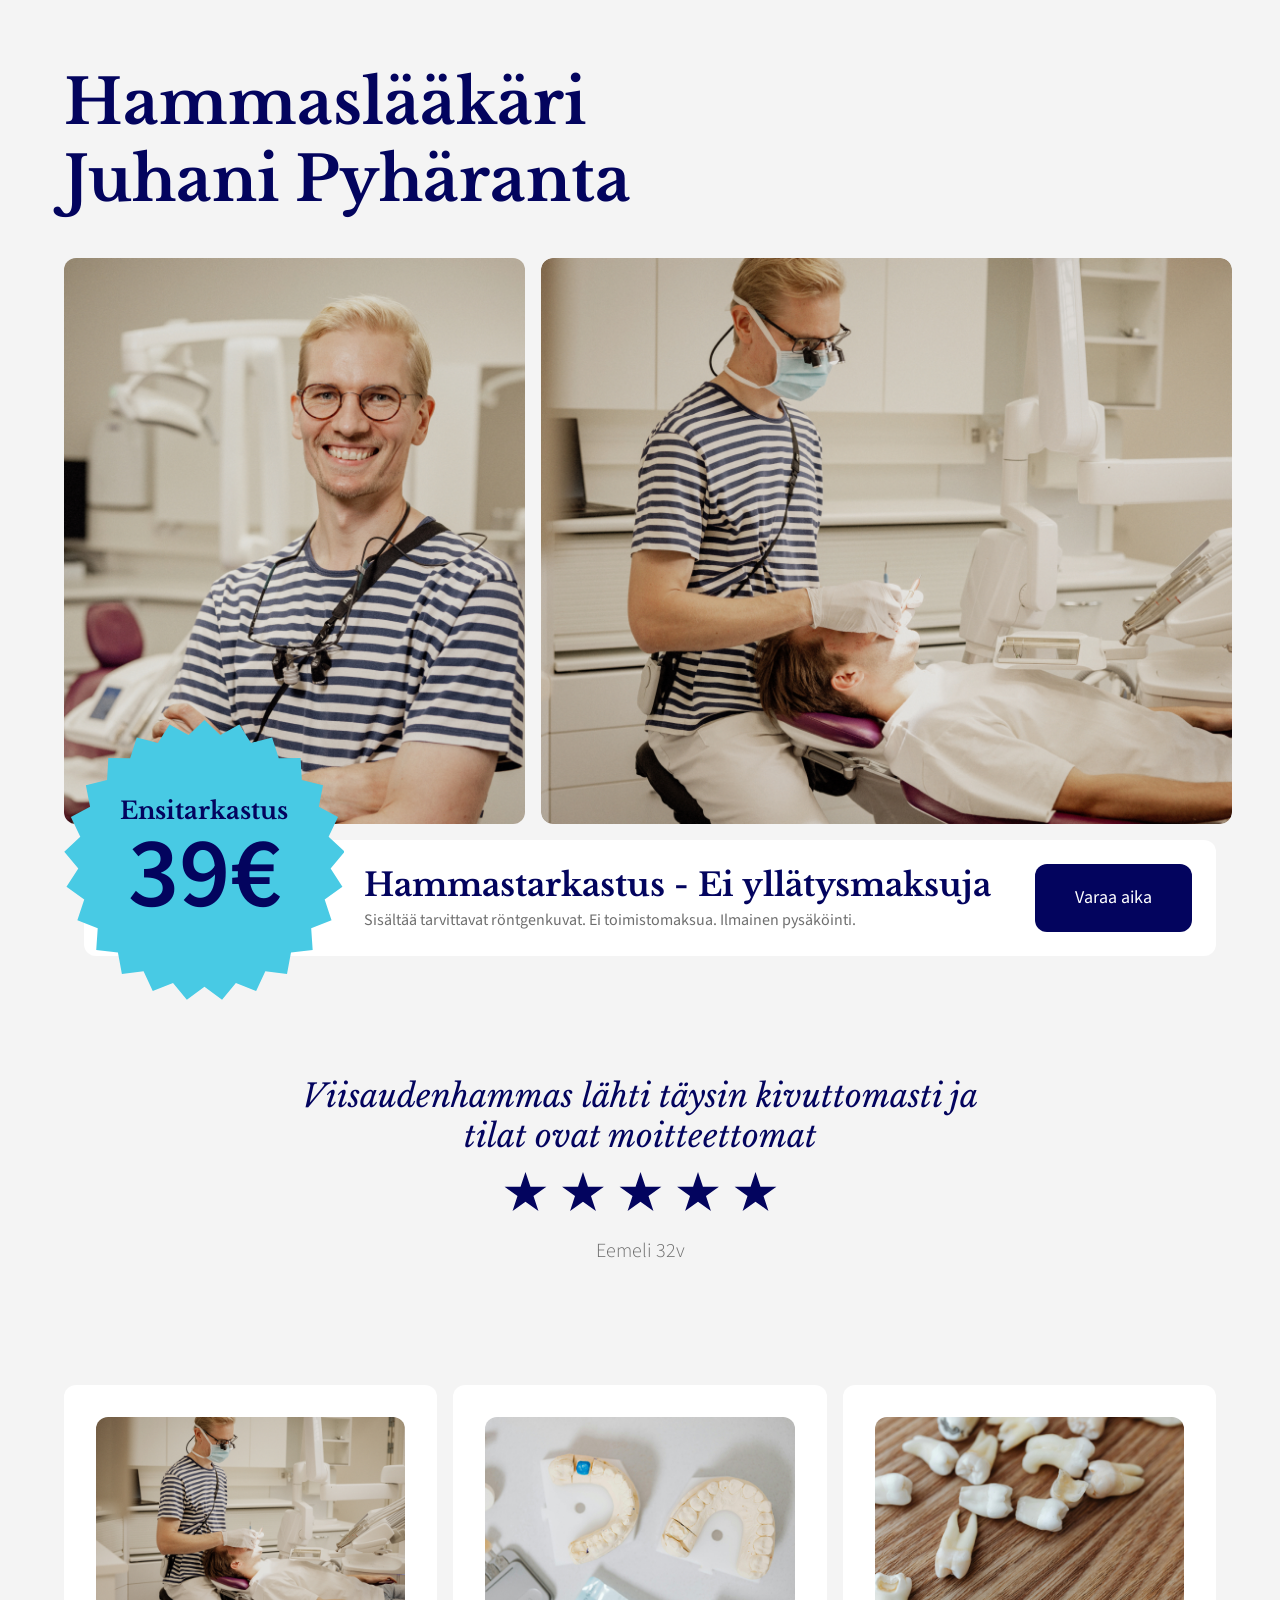
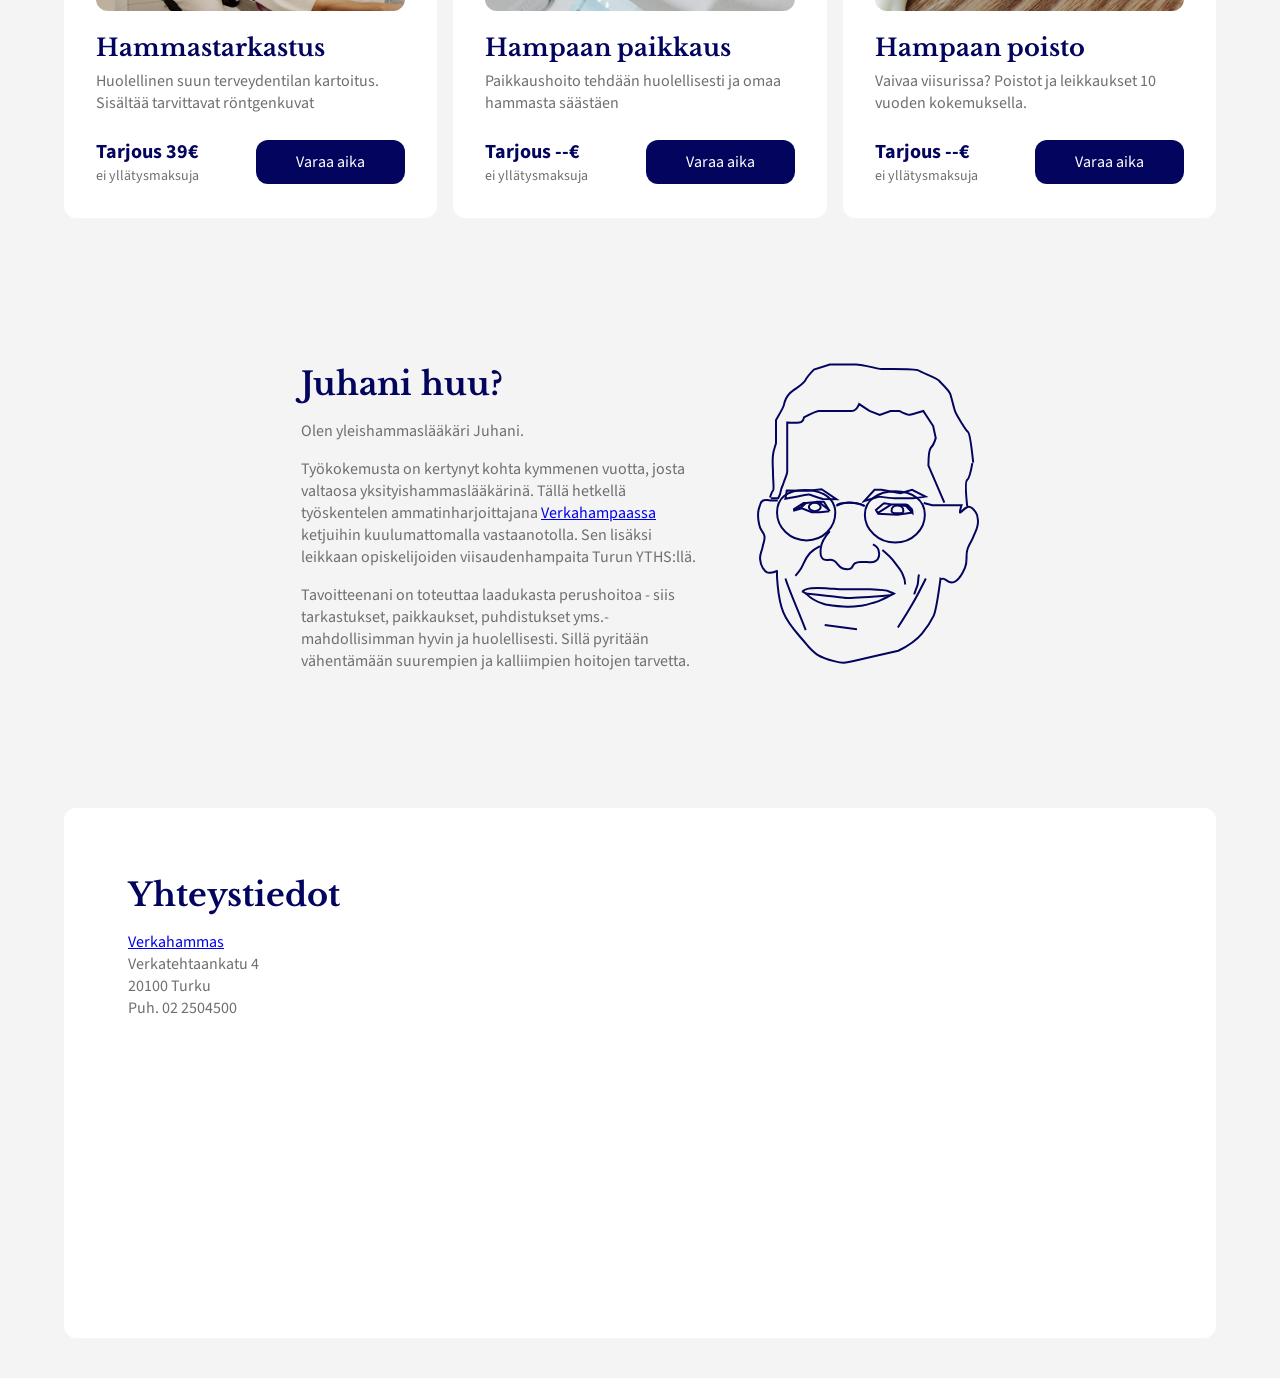
==== index.html @ e65d60eb "Minor changes" ====
<!DOCTYPE html>
<html lang="en">

<head>
  <meta charset="utf-8">
  <meta name="viewport" content="width=device-width, initial-scale=1">
  <title>Hammaslääkäri Juhani Pyhäranta - Turku</title>
  <link rel="stylesheet" href="styles.css">
  <link rel="preconnect" href="https://fonts.googleapis.com">
<link rel="preconnect" href="https://fonts.gstatic.com" crossorigin>
<link href="https://fonts.googleapis.com/css2?family=Libre+Baskerville:ital,wght@0,700;1,400&family=Source+Sans+3:wght@200..900&display=swap" rel="stylesheet">
  <!-- Google Tag Manager -->
  <script>(function(w,d,s,l,i){w[l]=w[l]||[];w[l].push({'gtm.start':
  new Date().getTime(),event:'gtm.js'});var f=d.getElementsByTagName(s)[0],
  j=d.createElement(s),dl=l!='dataLayer'?'&l='+l:'';j.async=true;j.src=
  'https://www.googletagmanager.com/gtm.js?id='+i+dl;f.parentNode.insertBefore(j,f);
  })(window,document,'script','dataLayer','GTM-MXNSHK7Z');</script>
  <!-- End Google Tag Manager -->
</head>
<body>
  <main class="container">
    <section id="header">
      <h1 class="site-title">Hammaslääkäri <br> Juhani Pyhäranta</h1>
      <div class="header-images">
      <img id="first-image" src="img/img1.jpg" alt="Hammaslääkäri Juhani Pyhäranta Kuva">
      <img id="second-image" src="img/img2.jpg" alt="Hammaslääkäri Juhani Pyhäranta Hammastarkastus">
      </div>
    </section>
    <section id="main-cta">
      <div class="badge">
        <div class="badge-content">
        <h3 class="badge-title">Ensitarkastus</h3>
        <div class="price">39€</div>
      </div>
      </div>
      <div class="cta-content">
        <div class="text">
          <h2>Hammastarkastus - Ei yllätysmaksuja</h2>
          <p>Sisältää tarvittavat röntgenkuvat. Ei toimistomaksua. Ilmainen pysäköinti.</p>
        </div>
        <div class="button">
          <a class="btn" href="https://nettiaika.fi/verkahovi#/" target="_blank">Varaa aika</a>
      </div>
      </div>
    </section>
    <section id="review">
      <div class="review-content">
        <h2 class="quote">Viisaudenhammas lähti täysin kivuttomasti ja tilat ovat moitteettomat</h2>
        <img src="img/stars.svg" alt="">
        <p class="name">Eemeli 32v</p>
      </div>
    </section>

    <section id="services">
      <div class="service">
        <img src="img/tarkastus.jpg" alt="Service 1">
        <h3>Hammastarkastus</h3>
        <p>Huolellinen suun terveydentilan kartoitus. Sisältää tarvittavat röntgenkuvat</p>
        <div class="cta-container">
          <div class="price">
            <h4>Tarjous 39€</h4>
            <p class="small">ei yllätysmaksuja</p>
          </div>
          <a href="https://nettiaika.fi/verkahovi#/" target="_blank" class="btn small">Varaa aika</a>
        </div>
      </div>
      <div class="service">
        <img src="img/hampaanpaikkaus.jpg" alt="Service 2">
        <h3>Hampaan paikkaus</h3>
        <p>Paikkaushoito tehdään huolellisesti ja omaa hammasta säästäen</p>
        <div class="cta-container">
          <div class="price">
            <h4>Tarjous --€</h4>
            <p class="small">ei yllätysmaksuja</p>
          </div>
          <a href="https://nettiaika.fi/verkahovi#/" target="_blank" class="btn small">Varaa aika</a>
        </div>
      </div>
      <div class="service">
        <img src="img/viisaudenhampaanpoisto.jpg" alt="Service 3">
        <h3>Hampaan poisto</h3>
        <p>Vaivaa viisurissa? Poistot ja leikkaukset 10 vuoden kokemuksella.</p>
        <div class="cta-container">
          <div class="price">
            <h4>Tarjous --€</h4>
            <p class="small">ei yllätysmaksuja</p>
          </div>
          <a href="https://nettiaika.fi/verkahovi#/" target="_blank" class="btn small">Varaa aika</a>
        </div>
      </div>
    </section>
    <section id="about">
      <div class="text">
        <h2>Juhani huu?</h2>
        <p>Olen yleishammaslääkäri Juhani. </p>
          <p>Työkokemusta on kertynyt kohta kymmenen vuotta, josta valtaosa yksityishammaslääkärinä.
            Tällä hetkellä työskentelen ammatinharjoittajana <a href="https://www.verkahammas.fi/" target="_blank">Verkahampaassa</a> ketjuihin kuulumattomalla vastaanotolla.
            Sen lisäksi leikkaan opiskelijoiden viisaudenhampaita Turun YTHS:llä.
          </p>
          <p>
          Tavoitteenani on toteuttaa laadukasta perushoitoa - siis tarkastukset, paikkaukset, puhdistukset yms.-  mahdollisimman hyvin ja huolellisesti.
          Sillä pyritään vähentämään suurempien ja kalliimpien hoitojen tarvetta.
          </p>
      </div>
        <img src="img/juhanisketch.svg" alt="">
    </section>

    <section id="contact">
      <div class="text">
        <h2>Yhteystiedot</h2>
        <p>
          <a href="https://www.verkahammas.fi/" target="_blank">Verkahammas</a>  <br>
          Verkatehtaankatu 4 <br>
          20100 Turku
          <br>
          Puh. 02 2504500
        </p>
      </div>
      <iframe src="https://www.google.com/maps/embed?pb=!1m18!1m12!1m3!1d1967.2717263641919!2d22.27058971345793!3d60.45723752012769!2m3!1f0!2f0!3f0!3m2!1i1024!2i768!4f13.1!3m3!1m2!1s0x468c7655add40001%3A0x99bb3f1534a43211!2zSGFtbWFzbMOkw6Rrw6RyaSBKdWhhbmkgUHlow6RyYW50YQ!5e0!3m2!1sen!2sfi!4v1734618705255!5m2!1sen!2sfi" width="600" height="450" style="border:0;" allowfullscreen="" loading="lazy" referrerpolicy="no-referrer-when-downgrade"></iframe>
    </section>
  </main>
</body>
<!-- Google Tag Manager (noscript) -->
<noscript><iframe src="https://www.googletagmanager.com/ns.html?id=GTM-MXNSHK7Z"
height="0" width="0" style="display:none;visibility:hidden"></iframe></noscript>
<!-- End Google Tag Manager (noscript) -->

</html>
---- styles.css ----
body {
  font-family: 'Source Sans 3', sans-serif;
  margin: 0;
  padding: 0;
  background-color: #f4f4f4;
  color: #333;
  font-size: 16px;
  box-sizing: border-box;
  padding-left: 64px;
  padding-right: 64px;
  position: relative;
}

h1, h2, h3 {
  font-family: 'Libre Baskerville', serif;
  color: #03045E;
}



h1 {
    font-size: 62px;
}

h2 {
    font-size: 32px;
    margin-bottom: 16px;
}

h3 {
    font-size: 24px;
}   

h4 {
    font-size: 20px;
    margin-bottom: 0;
    color: #03045E;
    margin-top: 0;
}

.quote {
    font-style: italic;
    font-weight: 400;
}

p.small {   
    font-size: 14px;
}


.container {
    max-width: 1600px;
    width: 100%;
    margin-left: auto;
    margin-right: auto;

    margin-top: 64px;
}
.site-title {
    margin-bottom: 40px;
}

#header {
    position: relative;
    width: 100%;
    margin-bottom: 0;
}
.header-images {
    display: flex;
    justify-content: space-between;
    flex-direction: row;
    width: 100%;
    position: relative;
    gap: 16px;
}
.header-images img {
    width: 40%;
    height: auto;
    object-fit: cover;
    border-radius: 12px;
}

#second-image {
    /* Add specific styles for the second image */
width: 60%;
}

.btn {
    display: inline-block;
    padding: 24px 40px;
    background-color: #03045E;
    color: #fff;
    text-decoration: none;
    border-radius: 12px;
    font-size: 18px;
    line-height: 20px;

}

.btn.small {
    font-size: 16px;
    padding-top: 12px;
    padding-bottom: 12px;
}

.cta-content {
    display: flex;
    justify-content: space-between;
    align-items: center;
    padding: 24px;
    padding-left: 40px;
}

.cta-content h2 {
    margin-top: 0;
    margin-bottom: 4px;
}
.cta-content p {
    margin-bottom: 0;
}

p {
    margin-top: 0;
    color: #6F6F6F;
}

section {
    position: relative;
    margin-bottom: 120px;
}



#main-cta {
    margin-top: 16px;
    background-color: white;
    border-radius: 12px;
    padding-left: 240px;
    margin-left: 20px;
}

.badge {
    top: -120px;
    left: -20px;
    position: absolute;
    display: flex; /* Change to flex */
    justify-content: center; /* Center horizontally */
    align-items: center; /* Center vertically */
    background-image: url('img/star.svg');
    background-size: cover;
    height: 280px;
    width: 280px;
}

.badge-content {
    position: relative;
    display: flex;
    height: 100%;
    width: 100%;
    align-items: center;
    justify-content: center; /* Center content */
    flex-direction: column;
    color: #03045E;
}


.badge .price {
    font-size: 100px;
    line-height: 100px;
    font-weight: 600;
}

.badge-title {
    margin: 0;
}

#review {
    margin-bottom: ;
}

.review-content {
    text-align: center;
    max-width: 720px;
    margin: 0 auto;
}


.review-content .name {
    font-size: 20px;
    font-weight: 300;
    margin-top: 16px;
}

#services {
    display: flex;
    justify-content: space-between;
    gap: 16px;
}

.service {
    flex: 1;
    background-color: white;
    border-radius: 12px;
    padding: 32px;
}

.service img {
    width: 100%;
    height: auto;
    border-radius: 12px;
}

.service h3 {
    margin-top: 16px;
    font-size: 24px;
    margin-bottom: 8px;
}

.service p {
    margin-top: 0px;
    margin-bottom: 0;
}

.cta-container {
    display: flex;
    flex-direction: row;
    align-items: center;
    justify-content: space-between;
    margin-top: 24px;
}


#about {
    display: flex;
    gap: 16px;
    align-items: center;
    justify-content: center;
    margin-left: auto;
    margin-right: auto;
}

#about img {
    height: auto;
    border-radius: 12px;
    margin-left: 40px;
}
#about .text {
    max-width: 400px;
}

#contact iframe{
    filter: grayscale(100%);
    width: 100%;

}

#contact .text {
    min-width: 40%;
}
#contact {
    background-color: white;
    color: white;
    padding-left: 64px;
    padding-right: 24px;
    padding-top: 40px;
    padding-bottom: 40px;
    border-radius: 12px;
    margin-bottom: 40px;
    display: flex;
    overflow: hidden;
}


@media (max-width: 1200px) {

    section {
        margin-bottom: 80px;
    }
    .container {
        margin-top: 32px;
    }
    #services {
        flex-direction: column;
    }
  

    #main-cta {
        padding-left: 180px;
    }

    .site-title {
        margin-bottom: 16px;;
    }

    .service {
        margin-bottom: 16px;
    }

    body {
        padding-left: 16px;
        padding-right: 16px;
    }
    h1 {
        font-size: 32px;
    }
    h2 {
        font-size: 24px;
    }

    .btn {
        font-size: 16px;
        padding: 16px 40px;
    }
  
    .badge {
        top: -120px;
        left: 0px;
        height: 200px;
        width: 200px;
    }
    .badge .price {
        font-size: 80px;
        line-height: 80px;
    }
    .badge h3 {
        font-size: 16px;
    }

    .service {
        padding: 24px;;
    }
}

@media (max-width: 764px) {
    #about {
        flex-direction: column;
    }
    #about img {
        order: 1;
        margin-left: 0;
        width: 140px;
    }

    #about .text {
        order: 2;
    }

    #first-image {
        width: 100%;
    }
    #second-image {
        display: none;

    }
    #main-cta {
        padding: 0;
        margin-left: 0;
    }
    .cta-content {
        padding: 24px;
        flex-direction: column;
        align-items: baseline;
    }
    .cta-content .text {
        margin-bottom: 16px;
    }
    .badge {
        top: -180px;
        left: -16px;
    }
    #contact {
        flex-direction: column;
        padding: 24px;
    }
}
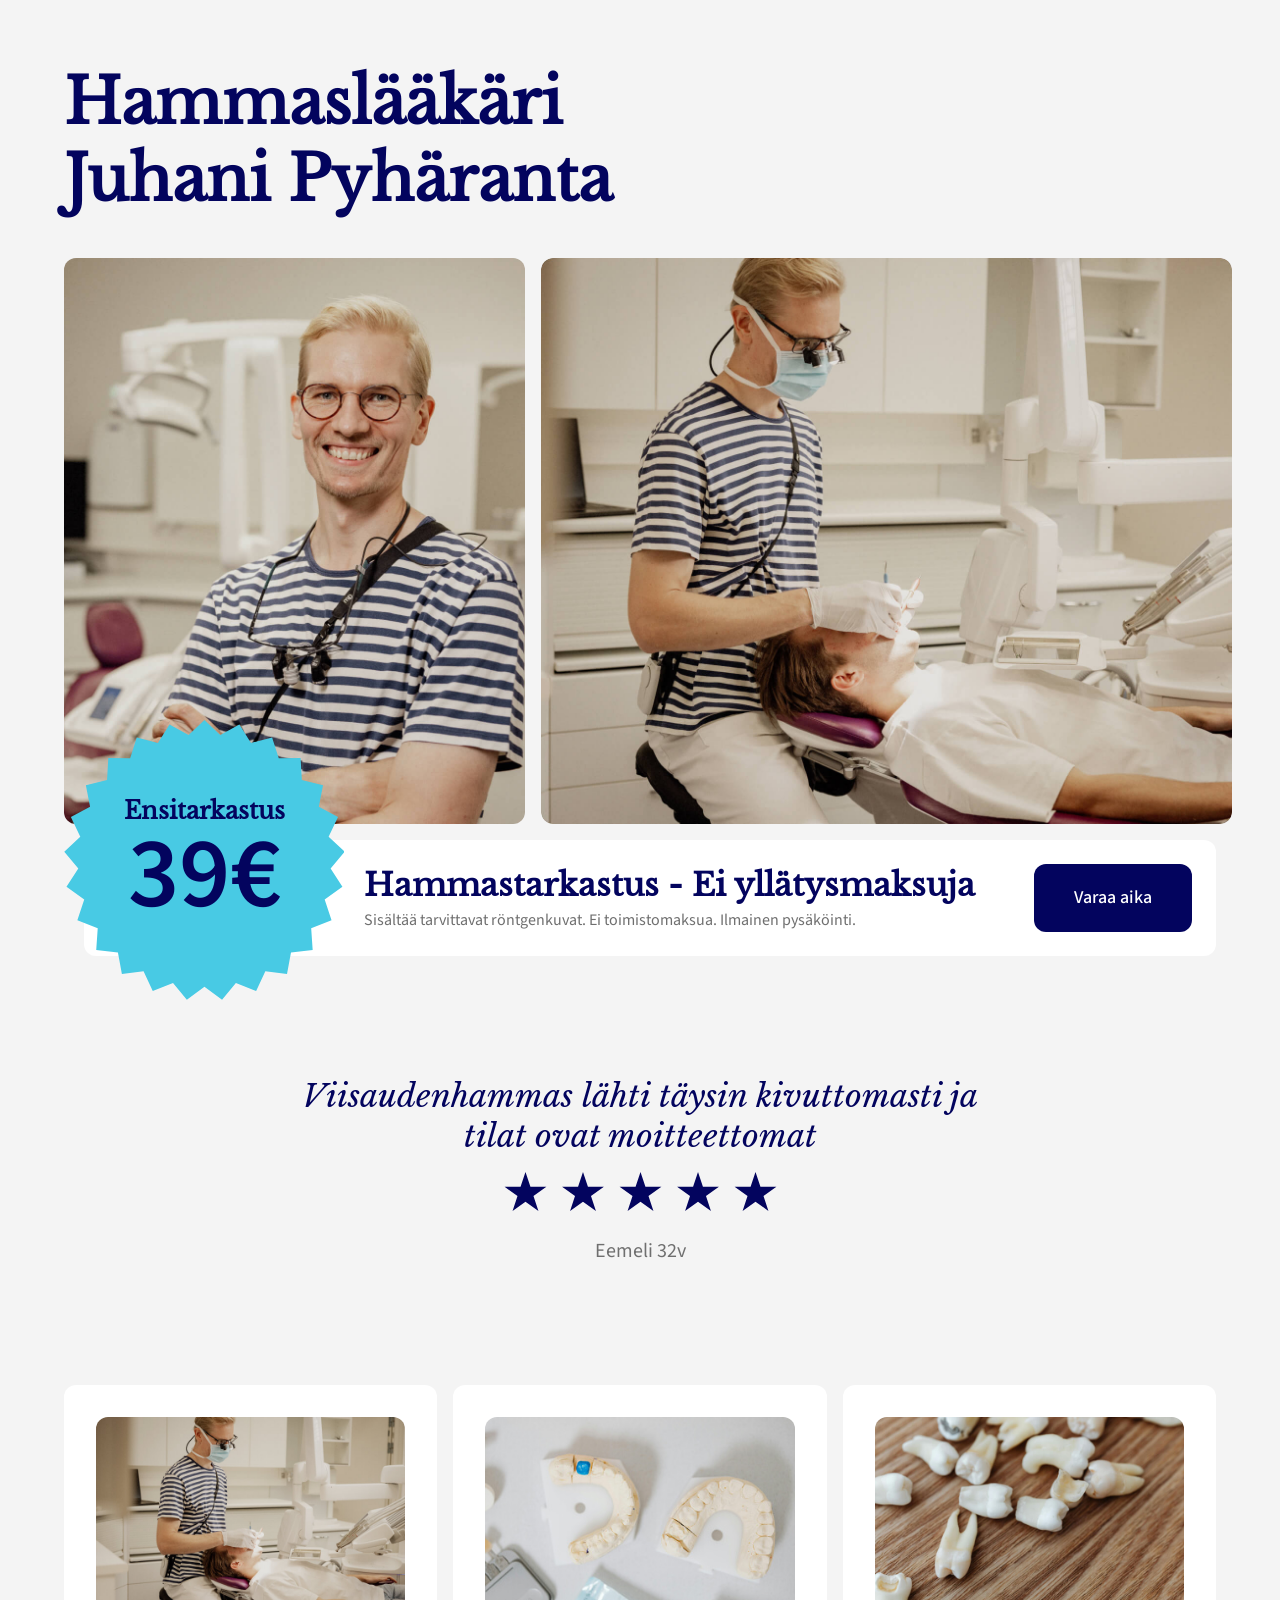
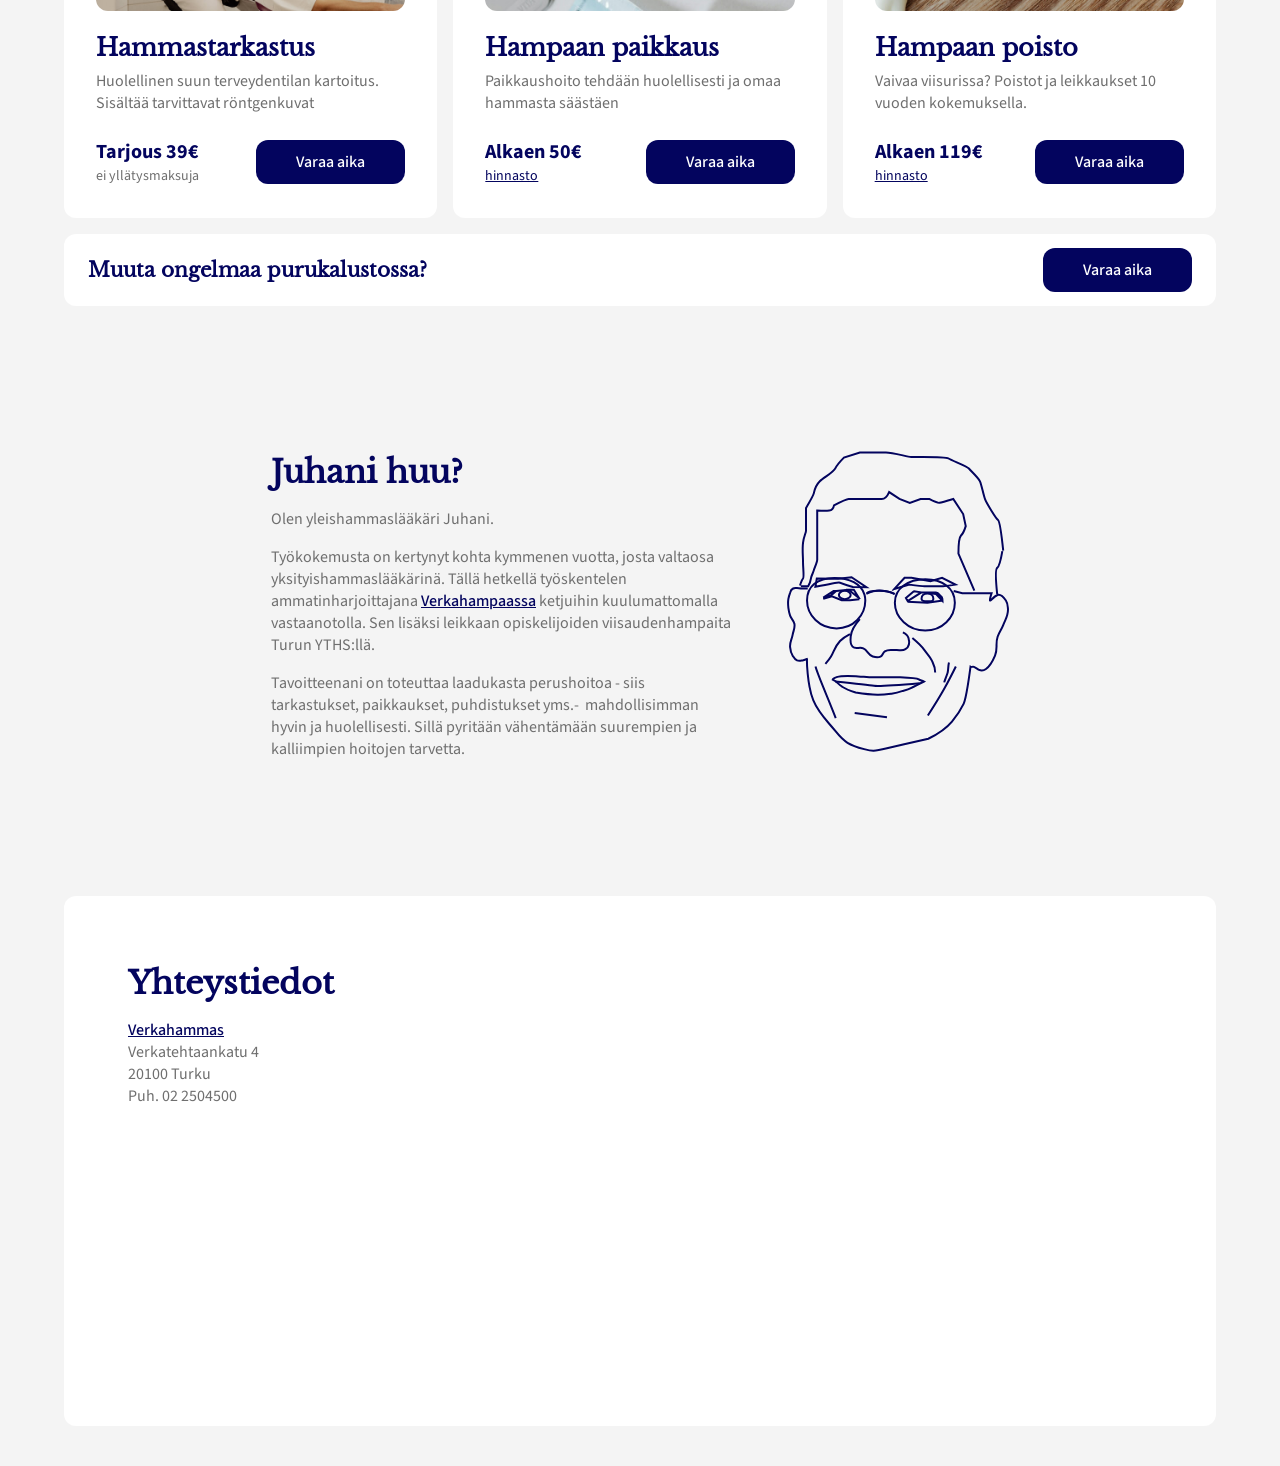
==== commit 282d25b7: "ADDED LOCAL FONTS and minor styling changes" ====
--- a/index.html
+++ b/index.html
@@ -5,10 +5,9 @@
   <meta charset="utf-8">
   <meta name="viewport" content="width=device-width, initial-scale=1">
   <title>Hammaslääkäri Juhani Pyhäranta - Turku</title>
+  <meta name="description" content="Hammaslääkäri Juhani korjaa purukalustosi kuntoon.">
   <link rel="stylesheet" href="styles.css">
-  <link rel="preconnect" href="https://fonts.googleapis.com">
-<link rel="preconnect" href="https://fonts.gstatic.com" crossorigin>
-<link href="https://fonts.googleapis.com/css2?family=Libre+Baskerville:ital,wght@0,700;1,400&family=Source+Sans+3:wght@200..900&display=swap" rel="stylesheet">
+  
   <!-- Google Tag Manager -->
   <script>(function(w,d,s,l,i){w[l]=w[l]||[];w[l].push({'gtm.start':
   new Date().getTime(),event:'gtm.js'});var f=d.getElementsByTagName(s)[0],
@@ -70,8 +69,8 @@
         <p>Paikkaushoito tehdään huolellisesti ja omaa hammasta säästäen</p>
         <div class="cta-container">
           <div class="price">
-            <h4>Tarjous --€</h4>
-            <p class="small">ei yllätysmaksuja</p>
+            <h4>Alkaen 50€</h4>
+            <p class="small"><a href="https://www.verkahammas.fi/hinnasto" target="_blank">hinnasto</a></p>
           </div>
           <a href="https://nettiaika.fi/verkahovi#/" target="_blank" class="btn small">Varaa aika</a>
         </div>
@@ -82,12 +81,16 @@
         <p>Vaivaa viisurissa? Poistot ja leikkaukset 10 vuoden kokemuksella.</p>
         <div class="cta-container">
           <div class="price">
-            <h4>Tarjous --€</h4>
-            <p class="small">ei yllätysmaksuja</p>
+            <h4>Alkaen 119€</h4>
+            <p class="small"><a href="https://www.verkahammas.fi/hinnasto" target="_blank">hinnasto</a></p>
           </div>
           <a href="https://nettiaika.fi/verkahovi#/" target="_blank" class="btn small">Varaa aika</a>
         </div>
       </div>
+    </section>
+    <section class="other-cta">
+      <h3>Muuta ongelmaa purukalustossa?</h2>
+      <a href="https://nettiaika.fi/verkahovi#/" class="btn small">Varaa aika</a>
     </section>
     <section id="about">
       <div class="text">
--- a/styles.css
+++ b/styles.css
@@ -1,3 +1,28 @@
+html {
+    text-rendering: optimizeLegibility !important;
+    -webkit-font-smoothing: antialiased !important;
+}
+@font-face {
+    font-family: 'LibreBaskerville';
+    src: url('fonts/LibreBaskerville-Regular.ttf') format('truetype');
+    font-weight: 400;
+    font-style: normal;
+}
+
+@font-face {
+    font-family: 'LibreBaskerville';
+    src: url('fonts/LibreBaskerville-Italic.ttf') format('truetype');
+    font-weight: 400;
+    font-style: italic;
+}
+
+@font-face {
+    font-family: 'Source Sans 3';
+    src: url('fonts/SourceSans3-VariableFont_wght.ttf') format('truetype');
+    font-weight: 400 700;
+    font-style: normal;
+}
+
 body {
   font-family: 'Source Sans 3', sans-serif;
   margin: 0;
@@ -12,8 +37,16 @@
 }
 
 h1, h2, h3 {
-  font-family: 'Libre Baskerville', serif;
+  font-family: 'LibreBaskerville', serif;
   color: #03045E;
+  font-weight: 600;
+}
+
+
+
+a {
+    color: #03045E;
+    font-weight: 500;
 }
 
 
@@ -49,7 +82,7 @@
 
 
 .container {
-    max-width: 1600px;
+    max-width: 1440px;
     width: 100%;
     margin-left: auto;
     margin-right: auto;
@@ -174,9 +207,6 @@
     margin: 0;
 }
 
-#review {
-    margin-bottom: ;
-}
 
 .review-content {
     text-align: center;
@@ -219,6 +249,10 @@
 .service p {
     margin-top: 0px;
     margin-bottom: 0;
+}
+
+.service .price a {
+    font-weight: 400;
 }
 
 .cta-container {
@@ -245,7 +279,7 @@
     margin-left: 40px;
 }
 #about .text {
-    max-width: 400px;
+    max-width: 460px;
 }
 
 #contact iframe{
@@ -270,6 +304,24 @@
     overflow: hidden;
 }
 
+#services {
+    margin-bottom: 16px;
+}
+.other-cta {
+    padding: 4px 24px;
+    display: flex;
+    justify-content: space-between;
+    gap: 16px;
+    align-items: center;
+    margin-top: 0px;
+    border-radius: 12px;
+    background-color: white;
+}
+
+.other-cta h3 {
+    font-size: 20px;
+}
+
 
 @media (max-width: 1200px) {
 
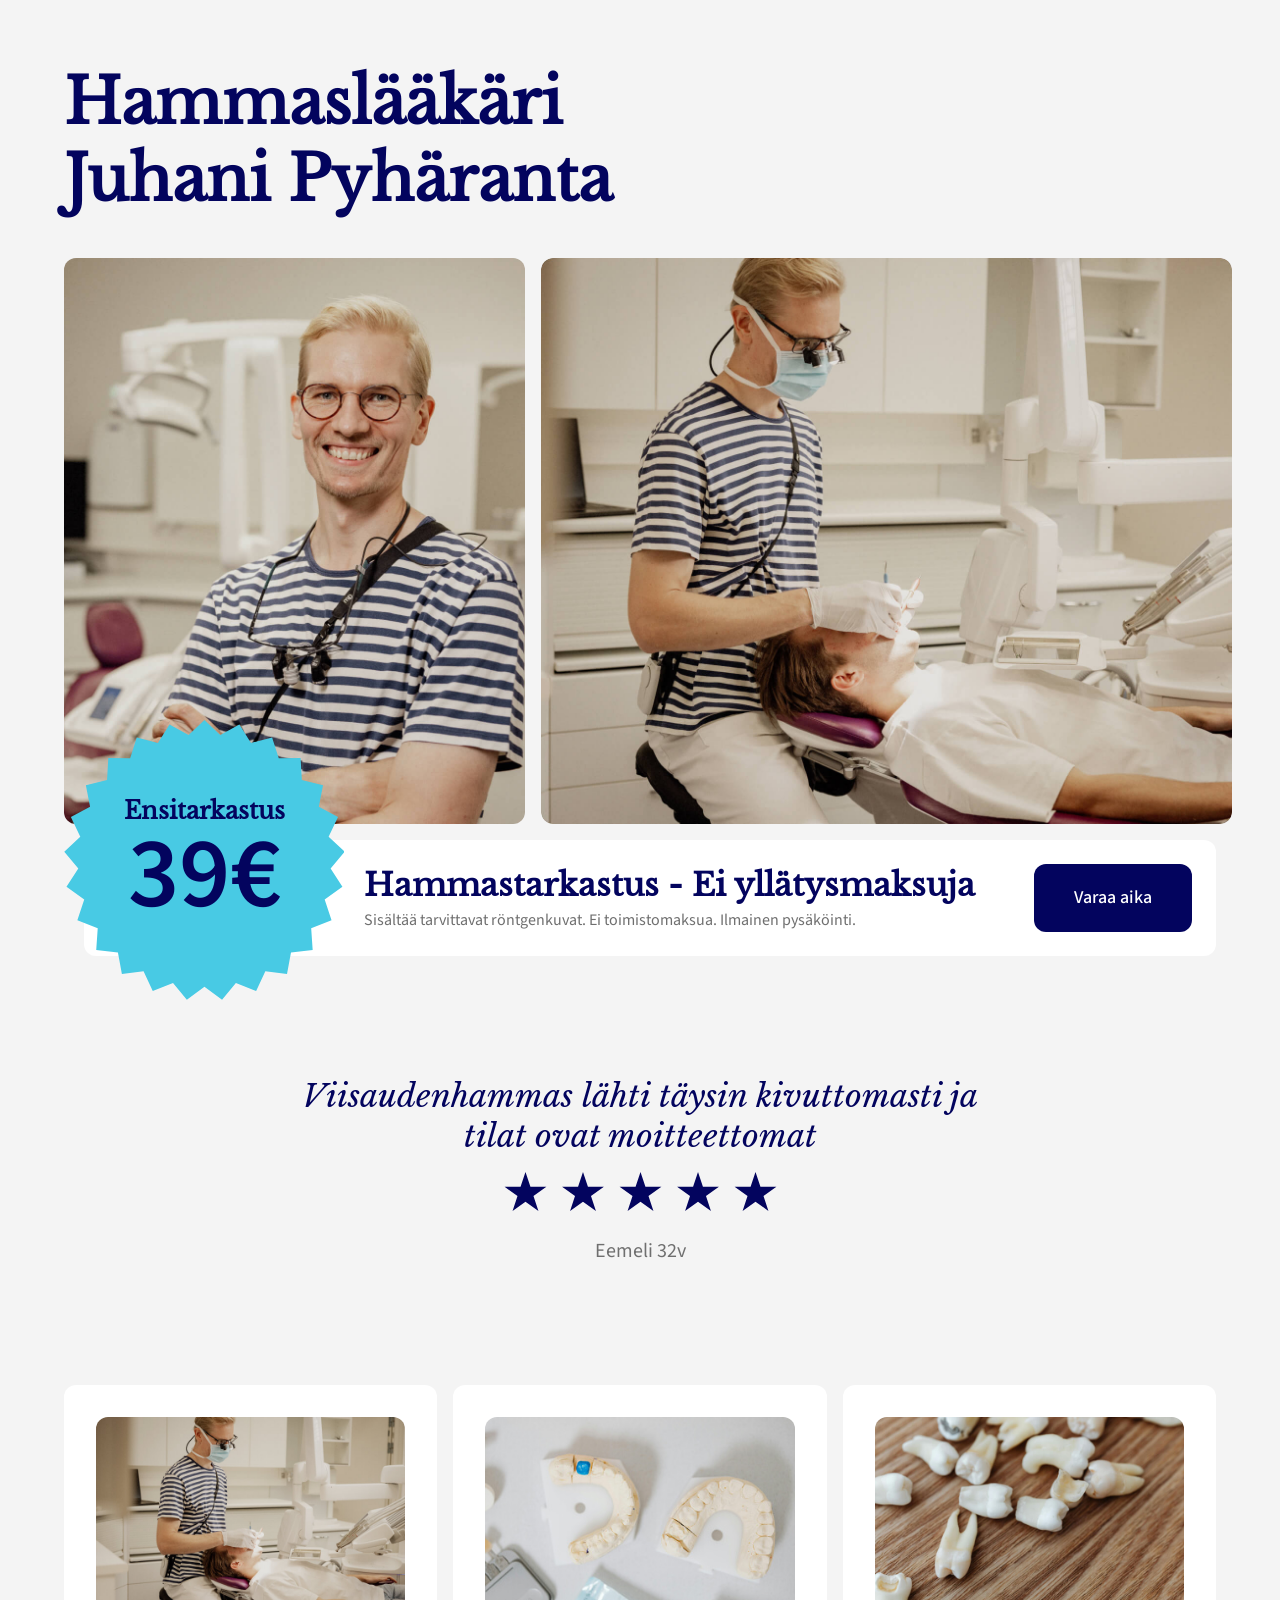
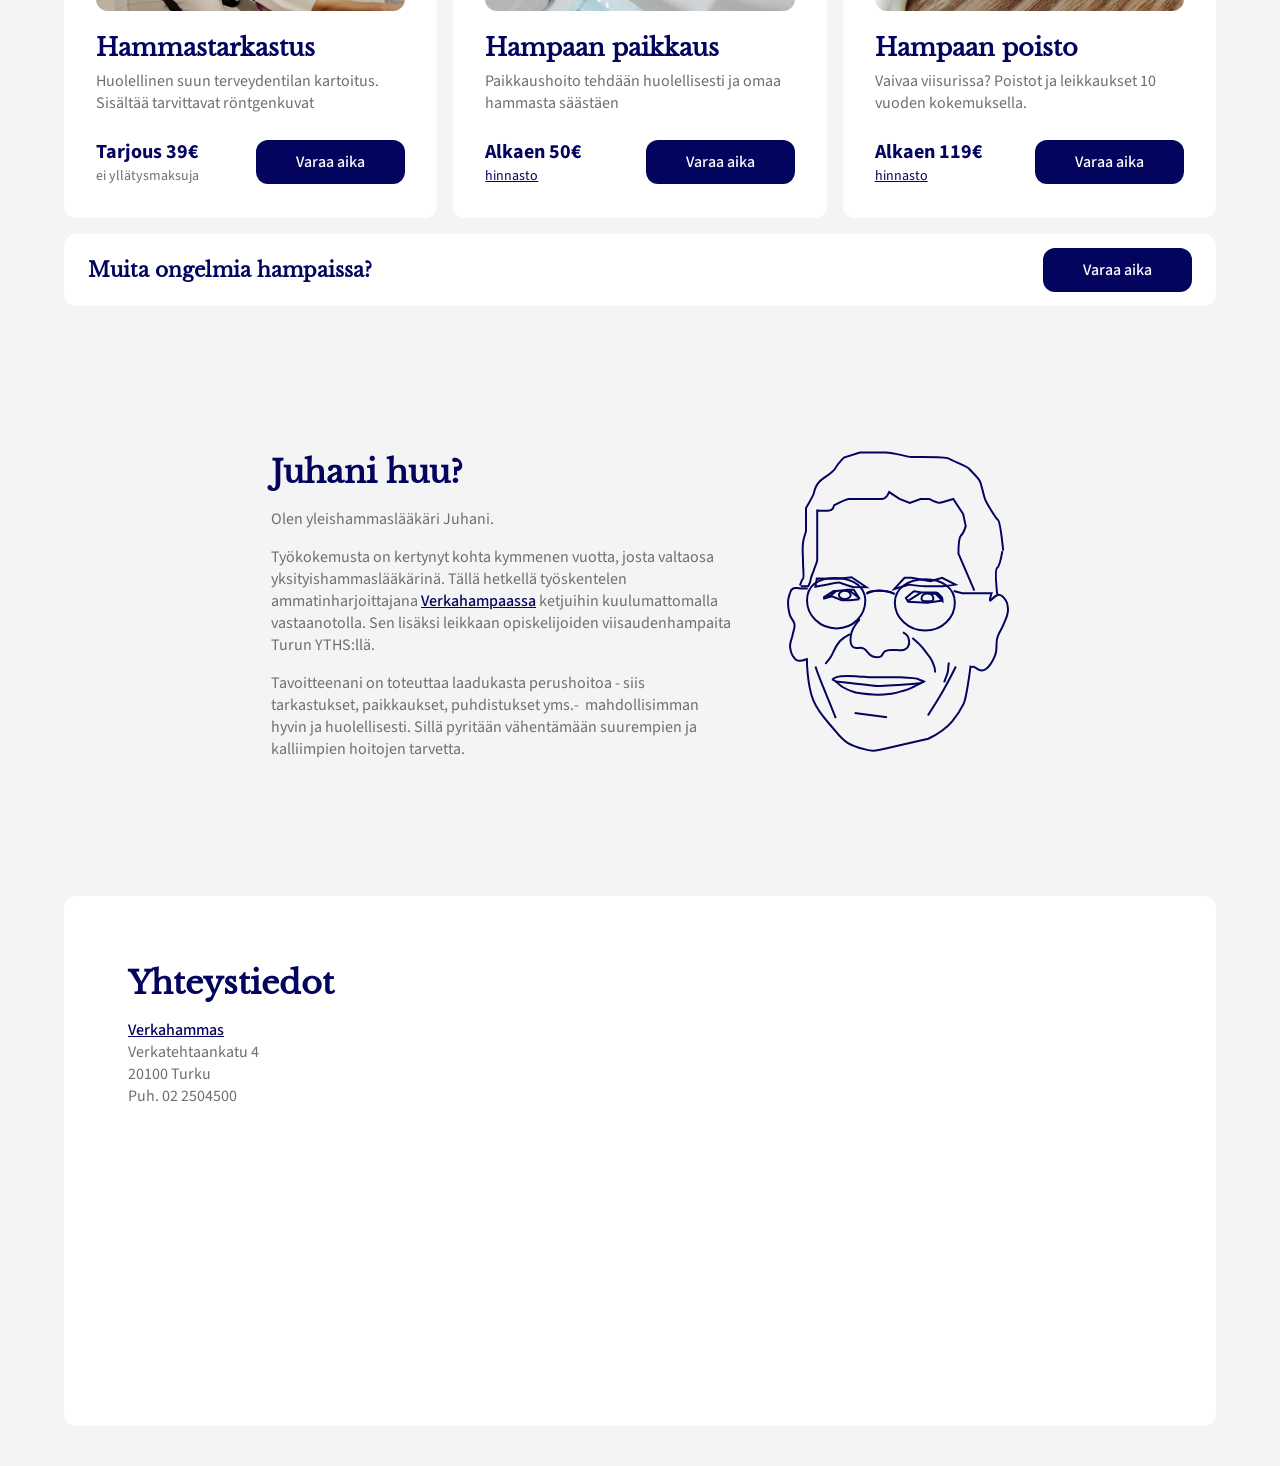
==== commit 96298995: "Robot txt & changed text" ====
--- a/index.html
+++ b/index.html
@@ -7,7 +7,7 @@
   <title>Hammaslääkäri Juhani Pyhäranta - Turku</title>
   <meta name="description" content="Hammaslääkäri Juhani korjaa purukalustosi kuntoon.">
   <link rel="stylesheet" href="styles.css">
-  
+  <link rel="icon" type="image/png" href="img/favicon.png">
   <!-- Google Tag Manager -->
   <script>(function(w,d,s,l,i){w[l]=w[l]||[];w[l].push({'gtm.start':
   new Date().getTime(),event:'gtm.js'});var f=d.getElementsByTagName(s)[0],
@@ -89,7 +89,7 @@
       </div>
     </section>
     <section class="other-cta">
-      <h3>Muuta ongelmaa purukalustossa?</h2>
+      <h3>Muita ongelmia hampaissa?</h2>
       <a href="https://nettiaika.fi/verkahovi#/" class="btn small">Varaa aika</a>
     </section>
     <section id="about">
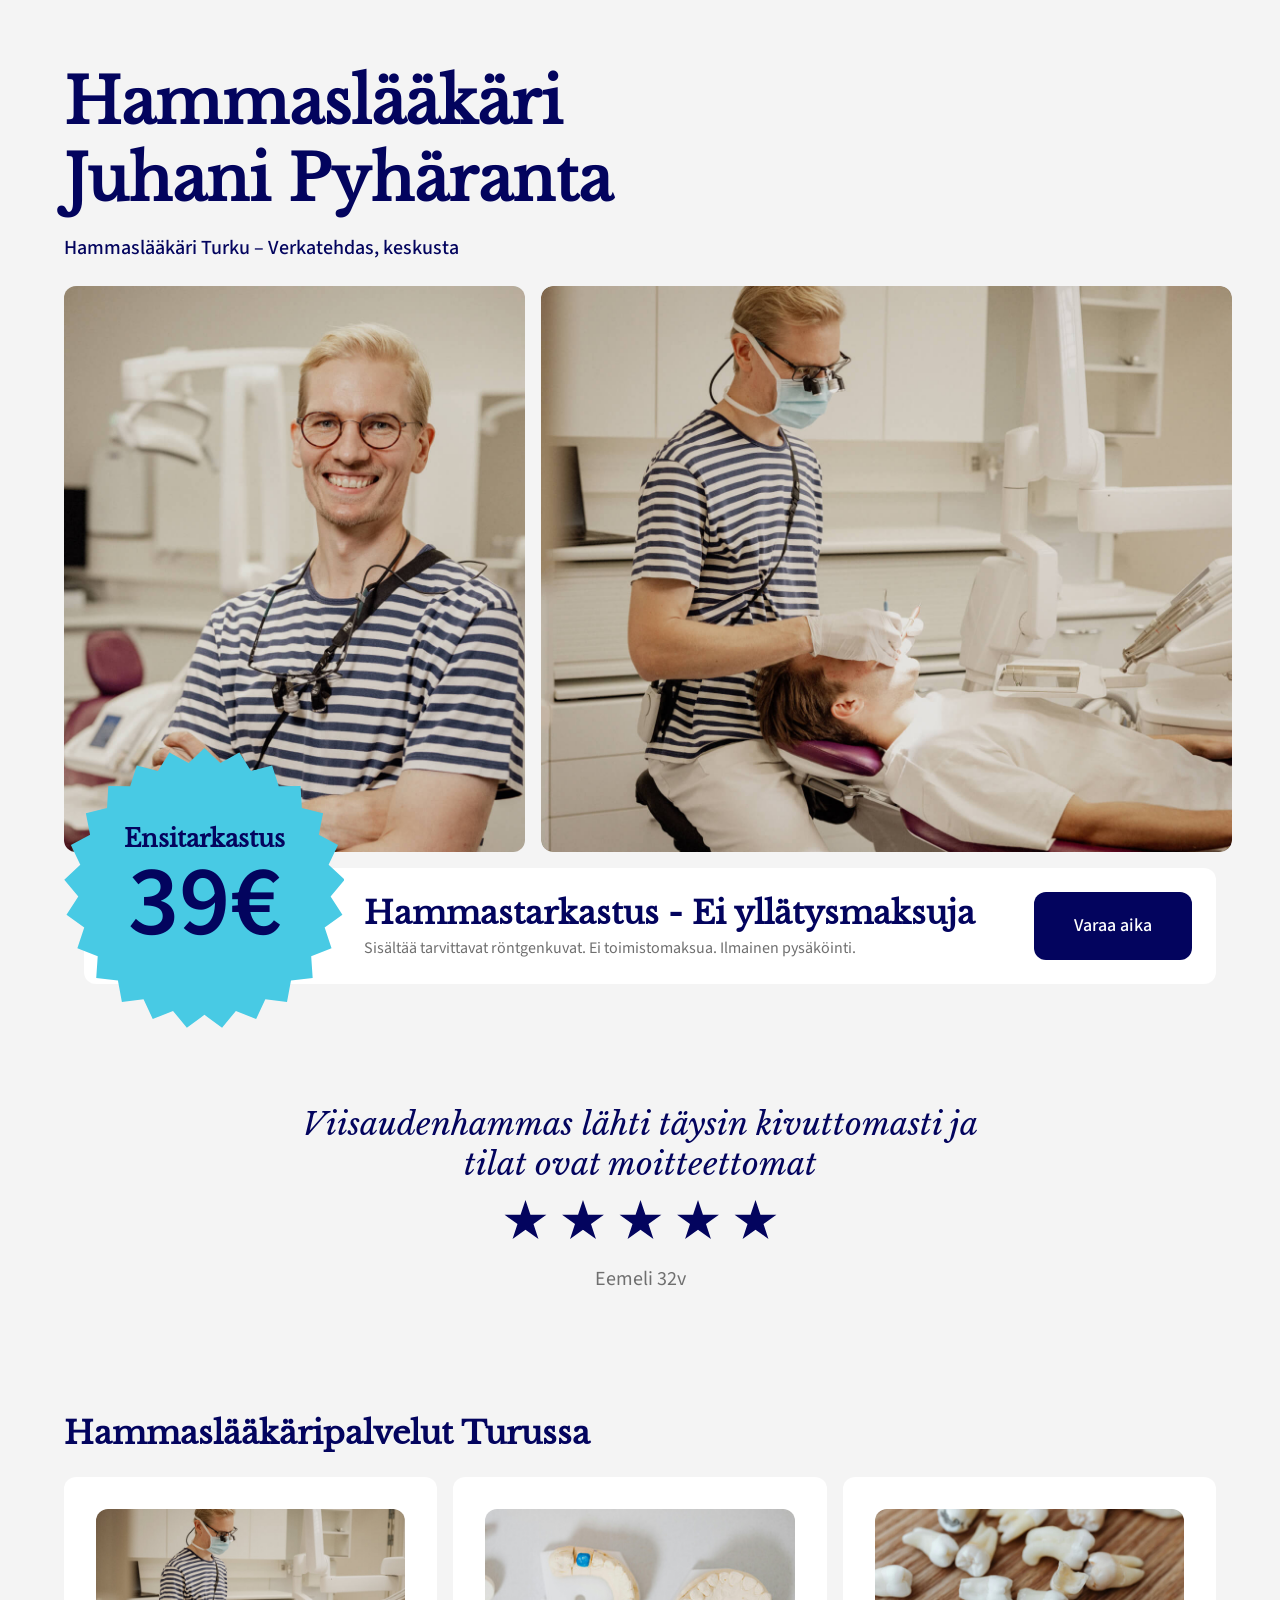
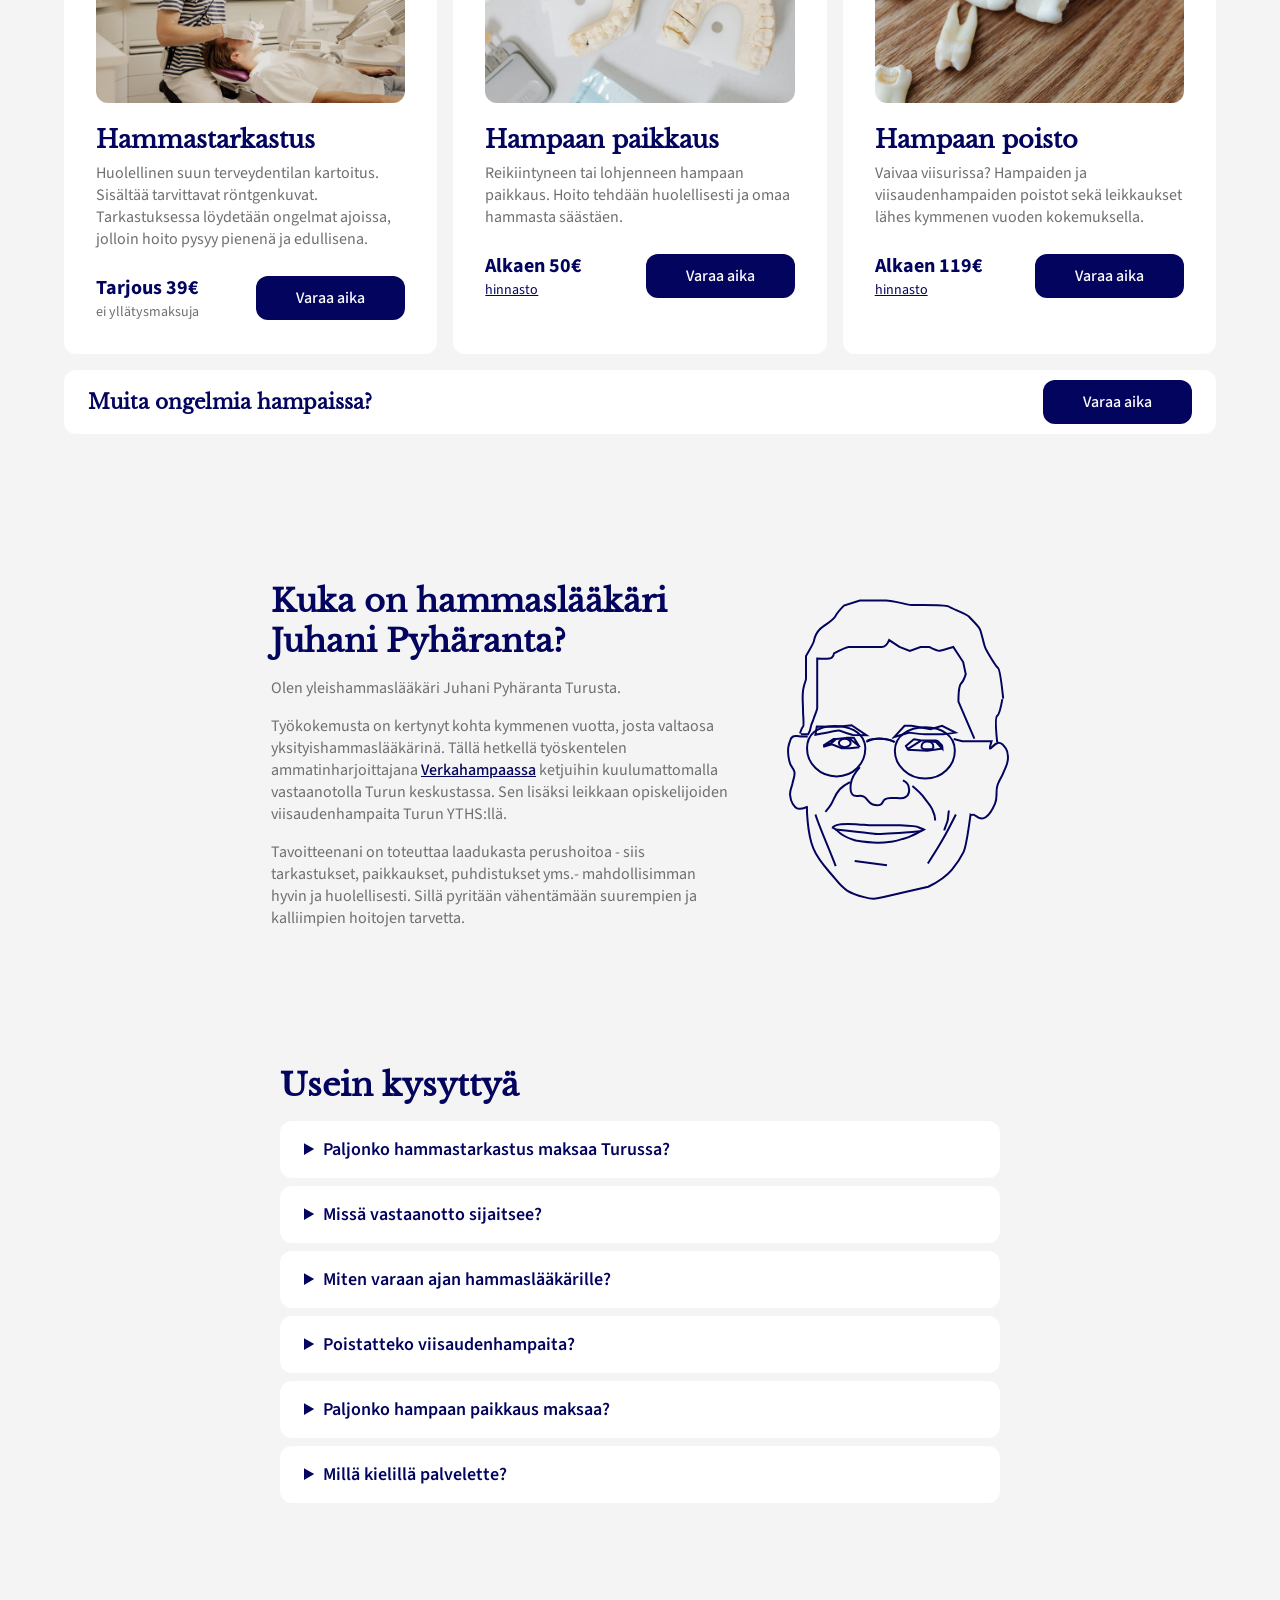
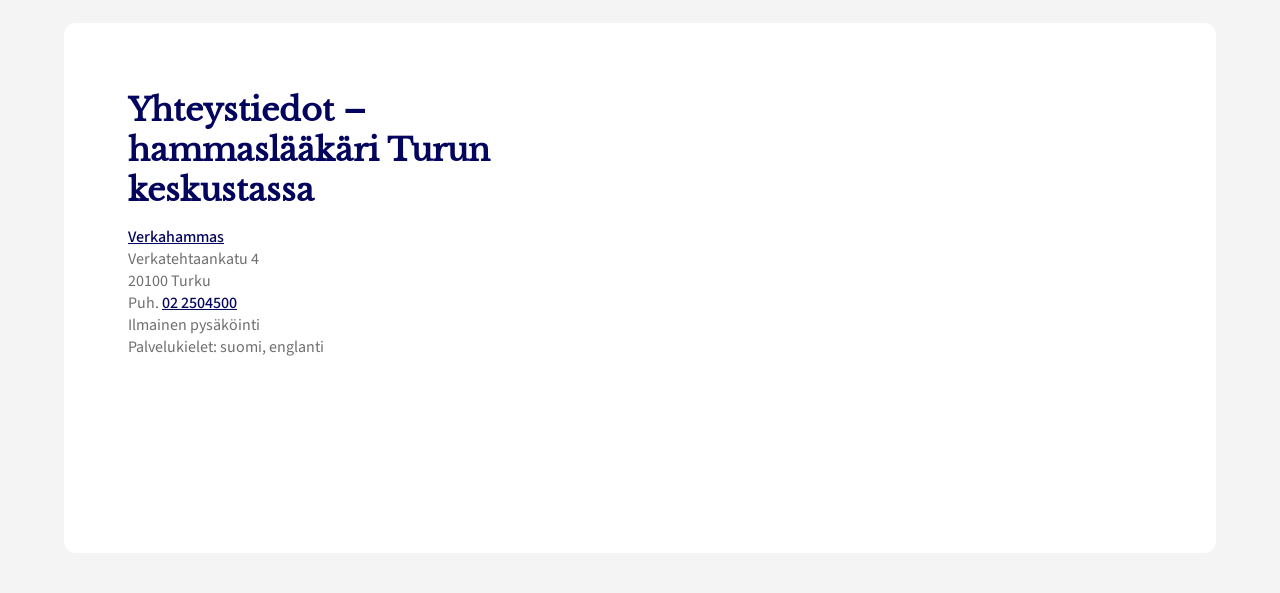
==== commit 972f0631: "Changes to webpage" ====
--- a/index.html
+++ b/index.html
@@ -1,13 +1,139 @@
 <!DOCTYPE html>
-<html lang="en">
-
+<html lang="fi">
 <head>
   <meta charset="utf-8">
   <meta name="viewport" content="width=device-width, initial-scale=1">
-  <title>Hammaslääkäri Juhani Pyhäranta - Turku</title>
-  <meta name="description" content="Hammaslääkäri Juhani korjaa purukalustosi kuntoon.">
+  <title>Hammaslääkäri Juhani Pyhäranta - Turku | Tarkastus 39 €</title>
+  <meta name="description" content="Hammaslääkäri Turun keskustassa. Hammastarkastus 39 € sis. röntgenkuvat, ei toimistomaksua, ilmainen pysäköinti. Varaa aika netistä – Juhani Pyhäranta.">
+  <meta name="robots" content="index, follow, max-image-preview:large">
+  <link rel="canonical" href="https://xn--hammaslkripyhranta-rtbabf.fi/">
+  <meta name="geo.region" content="FI-19">
+  <meta name="geo.placename" content="Turku">
+  <meta name="geo.position" content="60.45723;22.27317">
+  <meta property="og:site_name" content="Hammaslääkäri Juhani Pyhäranta">
+  <meta property="og:type" content="website">
+  <meta property="og:locale" content="fi_FI">
+  <meta property="og:url" content="https://xn--hammaslkripyhranta-rtbabf.fi/">
+  <meta property="og:title" content="Hammaslääkäri Turku – Juhani Pyhäranta">
+  <meta property="og:description" content="Hammastarkastus 39 € Turun keskustassa. Sisältää röntgenkuvat, ei toimistomaksua, ilmainen pysäköinti.">
+  <meta property="og:image" content="https://xn--hammaslkripyhranta-rtbabf.fi/img/img1.jpg">
+  <meta name="twitter:card" content="summary_large_image">
   <link rel="stylesheet" href="styles.css">
-  <link rel="icon" type="image/png" href="img/favicon.png">
+  <link rel="icon" href="favicon.ico">
+  <script type="application/ld+json">
+    {
+      "@context": "https://schema.org",
+      "@graph": [
+        {
+          "@type": "Dentist",
+          "@id": "https://xn--hammaslkripyhranta-rtbabf.fi/#dentist",
+          "name": "Hammaslääkäri Juhani Pyhäranta",
+          "description": "Yleishammaslääkäri Turun keskustassa Verkahampaan vastaanotolla. Hammastarkastukset, paikkaukset ja hampaiden poistot.",
+          "url": "https://xn--hammaslkripyhranta-rtbabf.fi/",
+          "image": "https://xn--hammaslkripyhranta-rtbabf.fi/img/img1.jpg",
+          "telephone": "+35822504500",
+          "address": {
+            "@type": "PostalAddress",
+            "streetAddress": "Verkatehtaankatu 4",
+            "postalCode": "20100",
+            "addressLocality": "Turku",
+            "addressCountry": "FI"
+          },
+          "geo": {
+            "@type": "GeoCoordinates",
+            "latitude": 60.45723,
+            "longitude": 22.27317
+          },
+          "hasMap": "https://maps.google.com/?cid=11077517068757905937",
+          "areaServed": { "@type": "City", "name": "Turku" },
+          "priceRange": "39 € – €€",
+          "currenciesAccepted": "EUR",
+          "sameAs": ["https://maps.google.com/?cid=11077517068757905937", "https://maps.app.goo.gl/bywShdY63HXektpo9", "https://www.verkahammas.fi/"],
+          "availableLanguage": [{ "@type": "Language", "name": "Finnish", "alternateName": "fi" }, { "@type": "Language", "name": "English", "alternateName": "en" }],
+          "employee": { "@id": "https://xn--hammaslkripyhranta-rtbabf.fi/#juhani" },
+          "potentialAction": {
+            "@type": "ReserveAction",
+            "target": "https://nettiaika.fi/verkahovi#/"
+          },
+          "hasOfferCatalog": {
+            "@type": "OfferCatalog",
+            "name": "Hammaslääkärin palvelut Turussa",
+            "itemListElement": [
+              {
+                "@type": "Offer",
+                "itemOffered": { "@type": "Service", "name": "Hammastarkastus", "description": "Suun terveydentilan kartoitus, sisältää tarvittavat röntgenkuvat." },
+                "price": "39",
+                "priceCurrency": "EUR"
+              },
+              {
+                "@type": "Offer",
+                "itemOffered": { "@type": "Service", "name": "Hampaan paikkaus" },
+                "priceSpecification": { "@type": "PriceSpecification", "minPrice": "50", "priceCurrency": "EUR" }
+              },
+              {
+                "@type": "Offer",
+                "itemOffered": { "@type": "Service", "name": "Hampaan poisto ja viisaudenhampaan leikkaus" },
+                "priceSpecification": { "@type": "PriceSpecification", "minPrice": "119", "priceCurrency": "EUR" }
+              }
+            ]
+          }
+        },
+        {
+          "@type": "Person",
+          "@id": "https://xn--hammaslkripyhranta-rtbabf.fi/#juhani",
+          "name": "Juhani Pyhäranta",
+          "jobTitle": "Yleishammaslääkäri",
+          "worksFor": { "@id": "https://xn--hammaslkripyhranta-rtbabf.fi/#dentist" },
+          "workLocation": { "@id": "https://xn--hammaslkripyhranta-rtbabf.fi/#dentist" },
+          "knowsLanguage": ["fi", "en"],
+          "knowsAbout": ["Hammastarkastus", "Hampaan paikkaus", "Viisaudenhampaan poisto", "Suukirurgia"]
+        },
+        {
+          "@type": "WebSite",
+          "@id": "https://xn--hammaslkripyhranta-rtbabf.fi/#website",
+          "name": "Hammaslääkäri Juhani Pyhäranta",
+          "url": "https://xn--hammaslkripyhranta-rtbabf.fi/",
+          "inLanguage": "fi",
+          "publisher": { "@id": "https://xn--hammaslkripyhranta-rtbabf.fi/#dentist" }
+        },
+        {
+          "@type": "FAQPage",
+          "mainEntity": [
+            {
+              "@type": "Question",
+              "name": "Paljonko hammastarkastus maksaa Turussa?",
+              "acceptedAnswer": { "@type": "Answer", "text": "Hammastarkastus maksaa 39 €. Hintaan sisältyvät tarvittavat röntgenkuvat, eikä erillistä toimistomaksua peritä." }
+            },
+            {
+              "@type": "Question",
+              "name": "Missä vastaanotto sijaitsee?",
+              "acceptedAnswer": { "@type": "Answer", "text": "Vastaanotto on Verkahampaassa Turun keskustassa osoitteessa Verkatehtaankatu 4, 20100 Turku. Pysäköinti on ilmainen." }
+            },
+            {
+              "@type": "Question",
+              "name": "Miten varaan ajan hammaslääkärille?",
+              "acceptedAnswer": { "@type": "Answer", "text": "Ajan voi varata netistä osoitteessa nettiaika.fi/verkahovi tai soittamalla numeroon 02 250 4500." }
+            },
+            {
+              "@type": "Question",
+              "name": "Poistatteko viisaudenhampaita?",
+              "acceptedAnswer": { "@type": "Answer", "text": "Kyllä. Teen hampaiden ja viisaudenhampaiden poistoja sekä leikkauksia lähes kymmenen vuoden kokemuksella. Poistot alkaen 119 €." }
+            },
+            {
+              "@type": "Question",
+              "name": "Paljonko hampaan paikkaus maksaa?",
+              "acceptedAnswer": { "@type": "Answer", "text": "Hampaan paikkaus alkaen 50 €. Tarkemmat hinnat löytyvät Verkahampaan hinnastosta." }
+            },
+            {
+              "@type": "Question",
+              "name": "Millä kielillä palvelette?",
+              "acceptedAnswer": { "@type": "Answer", "text": "Palvelen suomeksi ja englanniksi. I also treat patients in English." }
+            }
+          ]
+        }
+      ]
+    }
+  </script>
   <!-- Google Tag Manager -->
   <script>(function(w,d,s,l,i){w[l]=w[l]||[];w[l].push({'gtm.start':
   new Date().getTime(),event:'gtm.js'});var f=d.getElementsByTagName(s)[0],
@@ -19,16 +145,16 @@
 <body>
   <main class="container">
     <section id="header">
-      <h1 class="site-title">Hammaslääkäri <br> Juhani Pyhäranta</h1>
+      <h1 class="site-title">Hammaslääkäri <br> Juhani Pyhäranta <span class="subtitle">Hammaslääkäri Turku – Verkatehdas, keskusta</span></h1>
       <div class="header-images">
-      <img id="first-image" src="img/img1.jpg" alt="Hammaslääkäri Juhani Pyhäranta Kuva">
-      <img id="second-image" src="img/img2.jpg" alt="Hammaslääkäri Juhani Pyhäranta Hammastarkastus">
+      <img id="first-image" src="img/img1.jpg" alt="Hammaslääkäri Juhani Pyhäranta Turussa" width="1172" height="1154">
+      <img id="second-image" src="img/img2.jpg" alt="Hammastarkastus hammaslääkärin vastaanotolla Turussa" width="1408" height="1154">
       </div>
     </section>
     <section id="main-cta">
       <div class="badge">
         <div class="badge-content">
-        <h3 class="badge-title">Ensitarkastus</h3>
+        <p class="badge-title">Ensitarkastus</p>
         <div class="price">39€</div>
       </div>
       </div>
@@ -44,17 +170,18 @@
     </section>
     <section id="review">
       <div class="review-content">
-        <h2 class="quote">Viisaudenhammas lähti täysin kivuttomasti ja tilat ovat moitteettomat</h2>
+        <p class="quote">Viisaudenhammas lähti täysin kivuttomasti ja tilat ovat moitteettomat</p>
         <img src="img/stars.svg" alt="">
         <p class="name">Eemeli 32v</p>
       </div>
     </section>
 
+    <h2 class="section-title">Hammaslääkäripalvelut Turussa</h2>
     <section id="services">
       <div class="service">
-        <img src="img/tarkastus.jpg" alt="Service 1">
+        <img src="img/tarkastus.jpg" alt="Hammastarkastus Turussa" width="736" height="460" loading="lazy">
         <h3>Hammastarkastus</h3>
-        <p>Huolellinen suun terveydentilan kartoitus. Sisältää tarvittavat röntgenkuvat</p>
+        <p>Huolellinen suun terveydentilan kartoitus. Sisältää tarvittavat röntgenkuvat. Tarkastuksessa löydetään ongelmat ajoissa, jolloin hoito pysyy pienenä ja edullisena.</p>
         <div class="cta-container">
           <div class="price">
             <h4>Tarjous 39€</h4>
@@ -64,9 +191,9 @@
         </div>
       </div>
       <div class="service">
-        <img src="img/hampaanpaikkaus.jpg" alt="Service 2">
+        <img src="img/hampaanpaikkaus.jpg" alt="Hampaan paikkaus hammaslääkärillä Turussa" width="368" height="230" loading="lazy">
         <h3>Hampaan paikkaus</h3>
-        <p>Paikkaushoito tehdään huolellisesti ja omaa hammasta säästäen</p>
+        <p>Reikiintyneen tai lohjenneen hampaan paikkaus. Hoito tehdään huolellisesti ja omaa hammasta säästäen.</p>
         <div class="cta-container">
           <div class="price">
             <h4>Alkaen 50€</h4>
@@ -76,9 +203,9 @@
         </div>
       </div>
       <div class="service">
-        <img src="img/viisaudenhampaanpoisto.jpg" alt="Service 3">
+        <img src="img/viisaudenhampaanpoisto.jpg" alt="Viisaudenhampaan poisto Turku" width="736" height="460" loading="lazy">
         <h3>Hampaan poisto</h3>
-        <p>Vaivaa viisurissa? Poistot ja leikkaukset 10 vuoden kokemuksella.</p>
+        <p>Vaivaa viisurissa? Hampaiden ja viisaudenhampaiden poistot sekä leikkaukset lähes kymmenen vuoden kokemuksella.</p>
         <div class="cta-container">
           <div class="price">
             <h4>Alkaen 119€</h4>
@@ -89,37 +216,69 @@
       </div>
     </section>
     <section class="other-cta">
-      <h3>Muita ongelmia hampaissa?</h2>
-      <a href="https://nettiaika.fi/verkahovi#/" class="btn small">Varaa aika</a>
+      <h2>Muita ongelmia hampaissa?</h2>
+      <a href="https://nettiaika.fi/verkahovi#/" target="_blank" class="btn small">Varaa aika</a>
     </section>
     <section id="about">
       <div class="text">
-        <h2>Juhani huu?</h2>
-        <p>Olen yleishammaslääkäri Juhani. </p>
+        <h2>Kuka on hammaslääkäri Juhani Pyhäranta?</h2>
+        <p>Olen yleishammaslääkäri Juhani Pyhäranta Turusta.</p>
           <p>Työkokemusta on kertynyt kohta kymmenen vuotta, josta valtaosa yksityishammaslääkärinä.
-            Tällä hetkellä työskentelen ammatinharjoittajana <a href="https://www.verkahammas.fi/" target="_blank">Verkahampaassa</a> ketjuihin kuulumattomalla vastaanotolla.
+            Tällä hetkellä työskentelen ammatinharjoittajana <a href="https://www.verkahammas.fi/" target="_blank">Verkahampaassa</a> ketjuihin kuulumattomalla vastaanotolla Turun keskustassa.
             Sen lisäksi leikkaan opiskelijoiden viisaudenhampaita Turun YTHS:llä.
           </p>
           <p>
-          Tavoitteenani on toteuttaa laadukasta perushoitoa - siis tarkastukset, paikkaukset, puhdistukset yms.-  mahdollisimman hyvin ja huolellisesti.
+          Tavoitteenani on toteuttaa laadukasta perushoitoa - siis tarkastukset, paikkaukset, puhdistukset yms.-  mahdollisimman hyvin ja huolellisesti.
           Sillä pyritään vähentämään suurempien ja kalliimpien hoitojen tarvetta.
           </p>
       </div>
-        <img src="img/juhanisketch.svg" alt="">
+        <img src="img/juhanisketch.svg" alt="Piirros hammaslääkäri Juhani Pyhärannasta" loading="lazy">
+    </section>
+
+    <section id="ukk">
+      <h2>Usein kysyttyä</h2>
+      <details>
+        <summary>Paljonko hammastarkastus maksaa Turussa?</summary>
+        <p>Hammastarkastus maksaa 39 €. Hintaan sisältyvät tarvittavat röntgenkuvat, eikä erillistä toimistomaksua peritä.</p>
+      </details>
+      <details>
+        <summary>Missä vastaanotto sijaitsee?</summary>
+        <p>Vastaanotto on Verkahampaassa Turun keskustassa osoitteessa Verkatehtaankatu 4, 20100 Turku. Pysäköinti on ilmainen.</p>
+      </details>
+      <details>
+        <summary>Miten varaan ajan hammaslääkärille?</summary>
+        <p>Ajan voi varata netistä osoitteessa <a href="https://nettiaika.fi/verkahovi#/" target="_blank">nettiaika.fi/verkahovi</a> tai soittamalla numeroon <a href="tel:+35822504500">02 250 4500</a>.</p>
+      </details>
+      <details>
+        <summary>Poistatteko viisaudenhampaita?</summary>
+        <p>Kyllä. Teen hampaiden ja viisaudenhampaiden poistoja sekä leikkauksia lähes kymmenen vuoden kokemuksella. Poistot alkaen 119 €.</p>
+      </details>
+      <details>
+        <summary>Paljonko hampaan paikkaus maksaa?</summary>
+        <p>Hampaan paikkaus alkaen 50 €. Tarkemmat hinnat löytyvät <a href="https://www.verkahammas.fi/hinnasto" target="_blank">Verkahampaan hinnastosta</a>.</p>
+      </details>
+      <details>
+        <summary>Millä kielillä palvelette?</summary>
+        <p>Palvelen suomeksi ja englanniksi. <span lang="en">I also treat patients in English.</span></p>
+      </details>
     </section>
 
     <section id="contact">
       <div class="text">
-        <h2>Yhteystiedot</h2>
-        <p>
+        <h2>Yhteystiedot – hammaslääkäri Turun keskustassa</h2>
+        <address>
           <a href="https://www.verkahammas.fi/" target="_blank">Verkahammas</a>  <br>
           Verkatehtaankatu 4 <br>
           20100 Turku
           <br>
-          Puh. 02 2504500
-        </p>
-      </div>
-      <iframe src="https://www.google.com/maps/embed?pb=!1m18!1m12!1m3!1d1967.2717263641919!2d22.27058971345793!3d60.45723752012769!2m3!1f0!2f0!3f0!3m2!1i1024!2i768!4f13.1!3m3!1m2!1s0x468c7655add40001%3A0x99bb3f1534a43211!2zSGFtbWFzbMOkw6Rrw6RyaSBKdWhhbmkgUHlow6RyYW50YQ!5e0!3m2!1sen!2sfi!4v1734618705255!5m2!1sen!2sfi" width="600" height="450" style="border:0;" allowfullscreen="" loading="lazy" referrerpolicy="no-referrer-when-downgrade"></iframe>
+          Puh. <a href="tel:+35822504500">02 2504500</a>
+          <br>
+          Ilmainen pysäköinti
+          <br>
+          Palvelukielet: suomi, englanti
+        </address>
+      </div>
+      <iframe title="Kartta: Verkahammas, Verkatehtaankatu 4, Turku" src="https://www.google.com/maps/embed?pb=!1m18!1m12!1m3!1d1967.2717263641919!2d22.27058971345793!3d60.45723752012769!2m3!1f0!2f0!3f0!3m2!1i1024!2i768!4f13.1!3m3!1m2!1s0x468c7655add40001%3A0x99bb3f1534a43211!2zSGFtbWFzbMOkw6Rrw6RyaSBKdWhhbmkgUHlow6RyYW50YQ!5e0!3m2!1sen!2sfi!4v1734618705255!5m2!1sen!2sfi" width="600" height="450" style="border:0;" allowfullscreen="" loading="lazy" referrerpolicy="no-referrer-when-downgrade"></iframe>
     </section>
   </main>
 </body>
--- a/styles.css
+++ b/styles.css
@@ -90,7 +90,7 @@
     margin-top: 64px;
 }
 .site-title {
-    margin-bottom: 40px;
+    margin-bottom: 24px;
 }
 
 #header {
@@ -205,6 +205,66 @@
 
 .badge-title {
     margin: 0;
+    font-family: 'LibreBaskerville', serif;
+    color: #03045E;
+    font-size: 24px;
+    font-weight: 600;
+}
+
+.site-title .subtitle {
+    display: block;
+    font-family: 'Source Sans 3', sans-serif;
+    font-size: 20px;
+    font-weight: 500;
+    margin-top: 16px;
+}
+
+.intro {
+    max-width: 720px;
+    font-size: 18px;
+    margin-bottom: 40px;
+}
+
+p.quote {
+    font-family: 'LibreBaskerville', serif;
+    color: #03045E;
+    font-size: 32px;
+    margin-bottom: 16px;
+}
+
+.section-title {
+    margin-bottom: 24px;
+}
+
+#ukk {
+    max-width: 720px;
+    margin-left: auto;
+    margin-right: auto;
+}
+
+#ukk details {
+    background-color: white;
+    border-radius: 12px;
+    padding: 16px 24px;
+    margin-bottom: 8px;
+}
+
+#ukk summary {
+    cursor: pointer;
+    font-size: 18px;
+    font-weight: 600;
+    color: #03045E;
+}
+
+#ukk details p {
+    margin-top: 12px;
+    margin-bottom: 0;
+}
+
+#contact address {
+    font-style: normal;
+    color: #6F6F6F;
+    margin-bottom: 16px;
 }
 
 
@@ -318,7 +378,7 @@
     background-color: white;
 }
 
-.other-cta h3 {
+.other-cta h2 {
     font-size: 20px;
 }
 
@@ -374,8 +434,15 @@
         font-size: 80px;
         line-height: 80px;
     }
-    .badge h3 {
+    .badge .badge-title {
         font-size: 16px;
+    }
+    .site-title .subtitle {
+        font-size: 16px;
+        margin-top: 8px;
+    }
+    p.quote {
+        font-size: 24px;
     }
 
     .service {
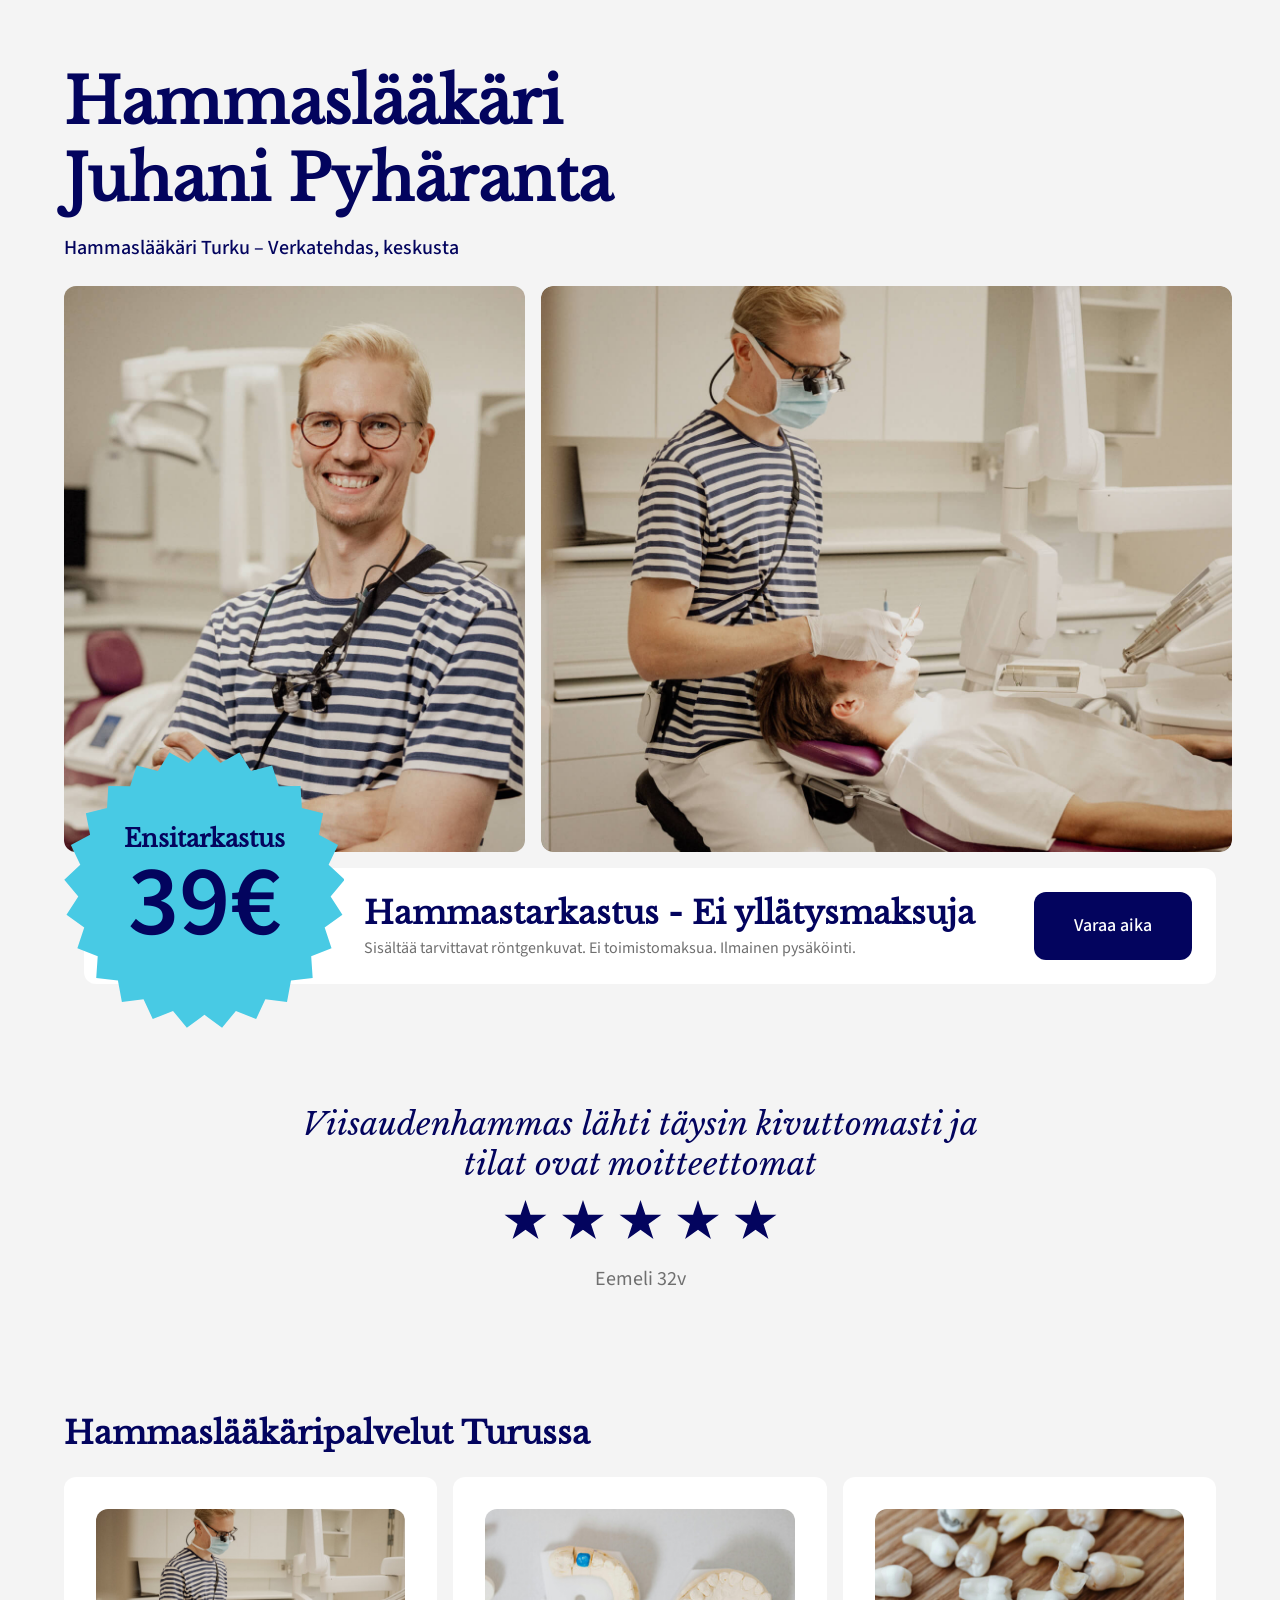
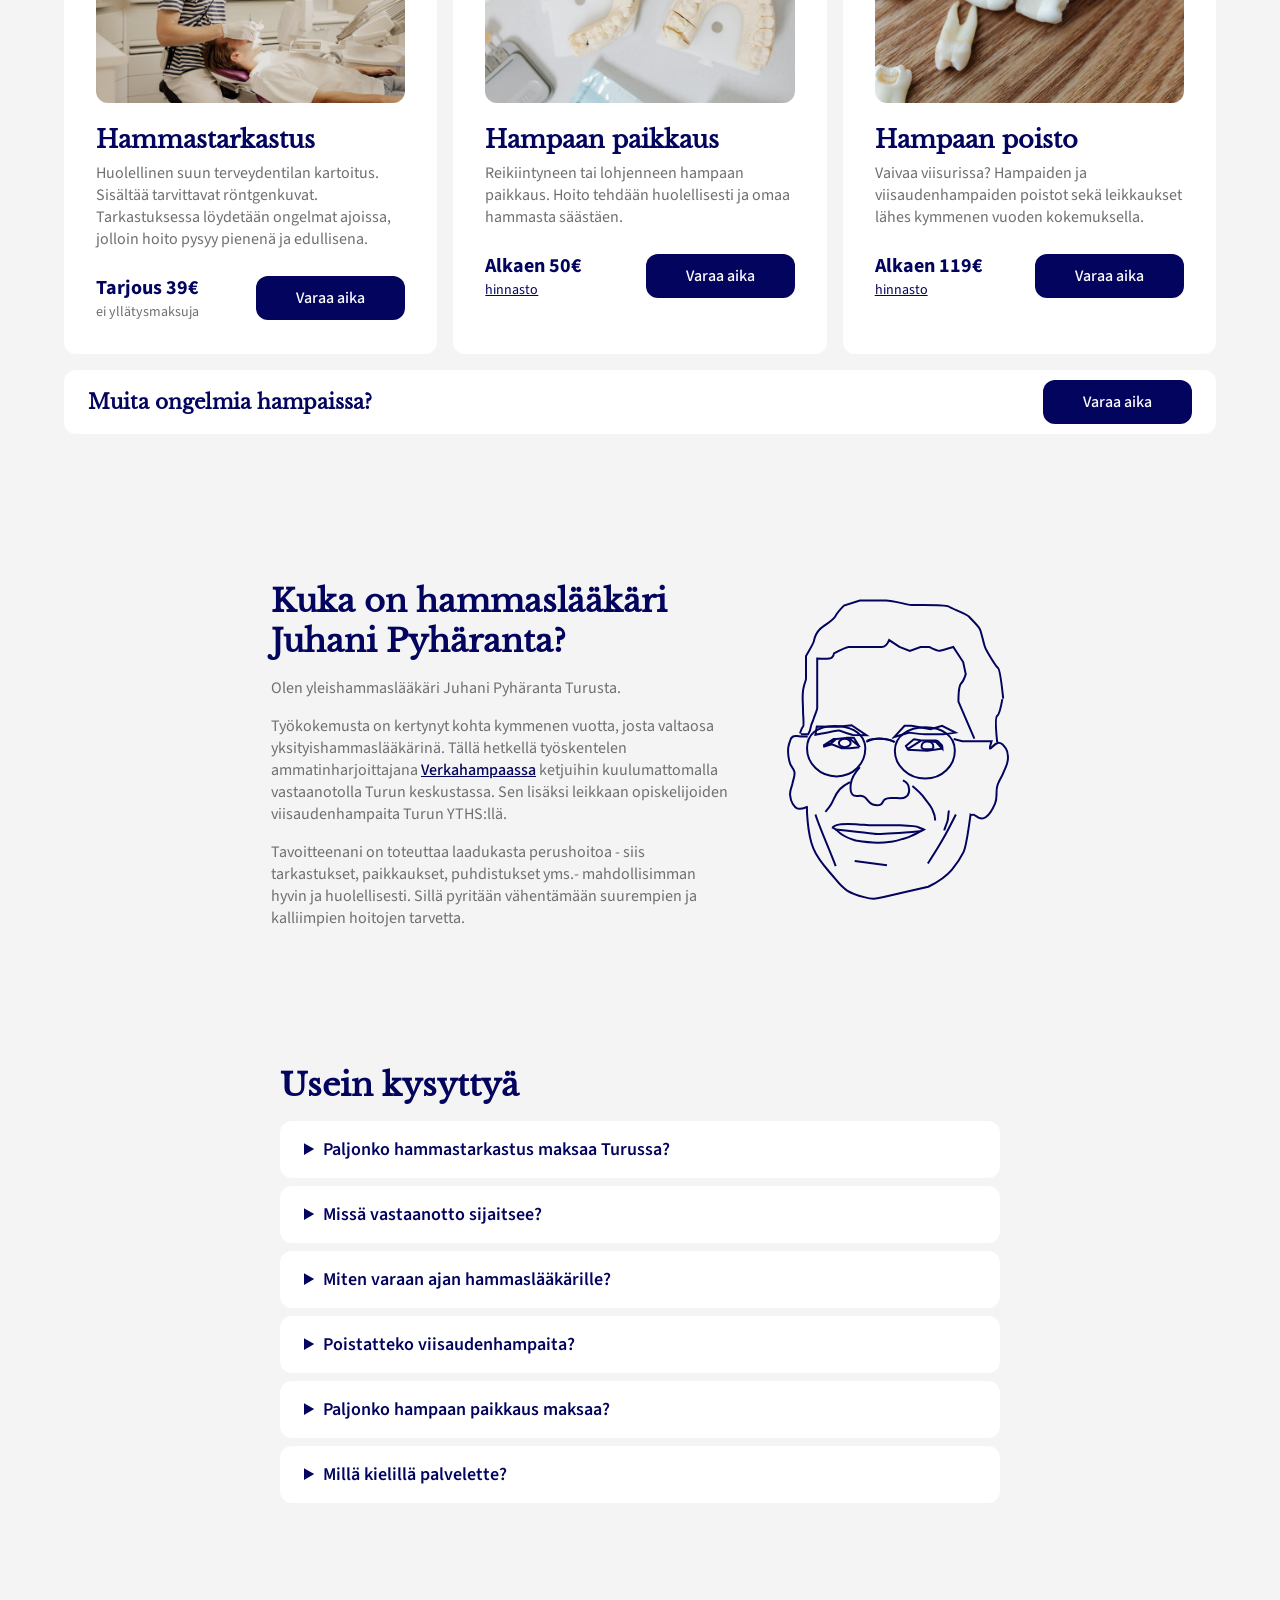
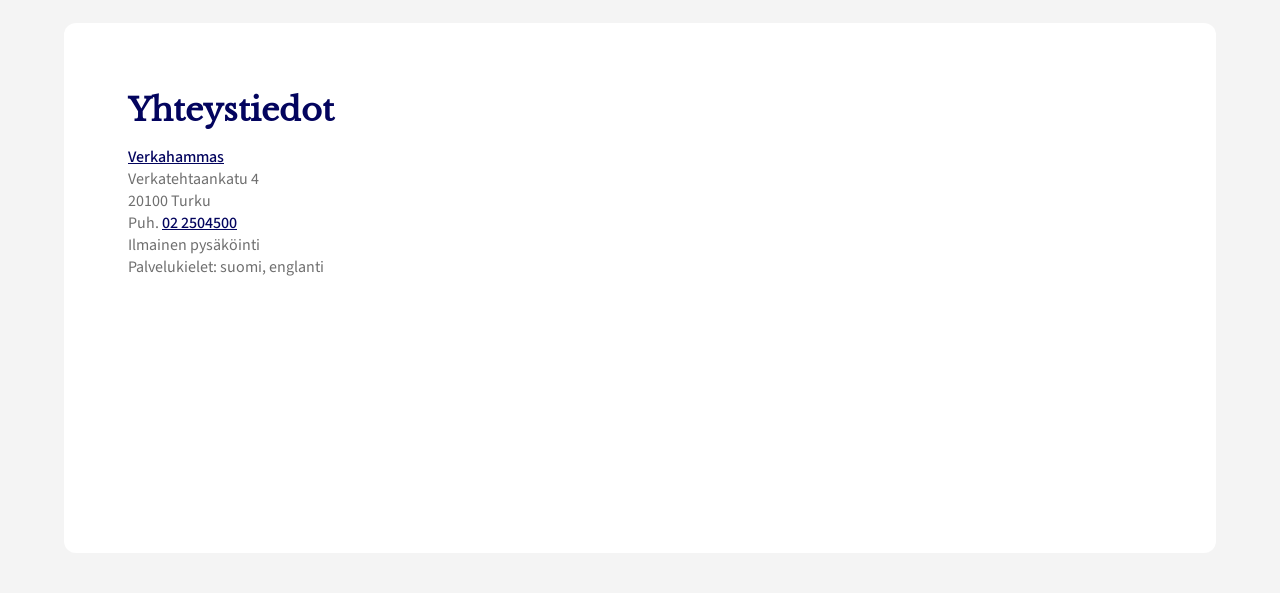
==== commit 5a90faf3: "Changed text" ====
--- a/index.html
+++ b/index.html
@@ -265,7 +265,7 @@
 
     <section id="contact">
       <div class="text">
-        <h2>Yhteystiedot – hammaslääkäri Turun keskustassa</h2>
+        <h2>Yhteystiedot</h2>
         <address>
           <a href="https://www.verkahammas.fi/" target="_blank">Verkahammas</a>  <br>
           Verkatehtaankatu 4 <br>
